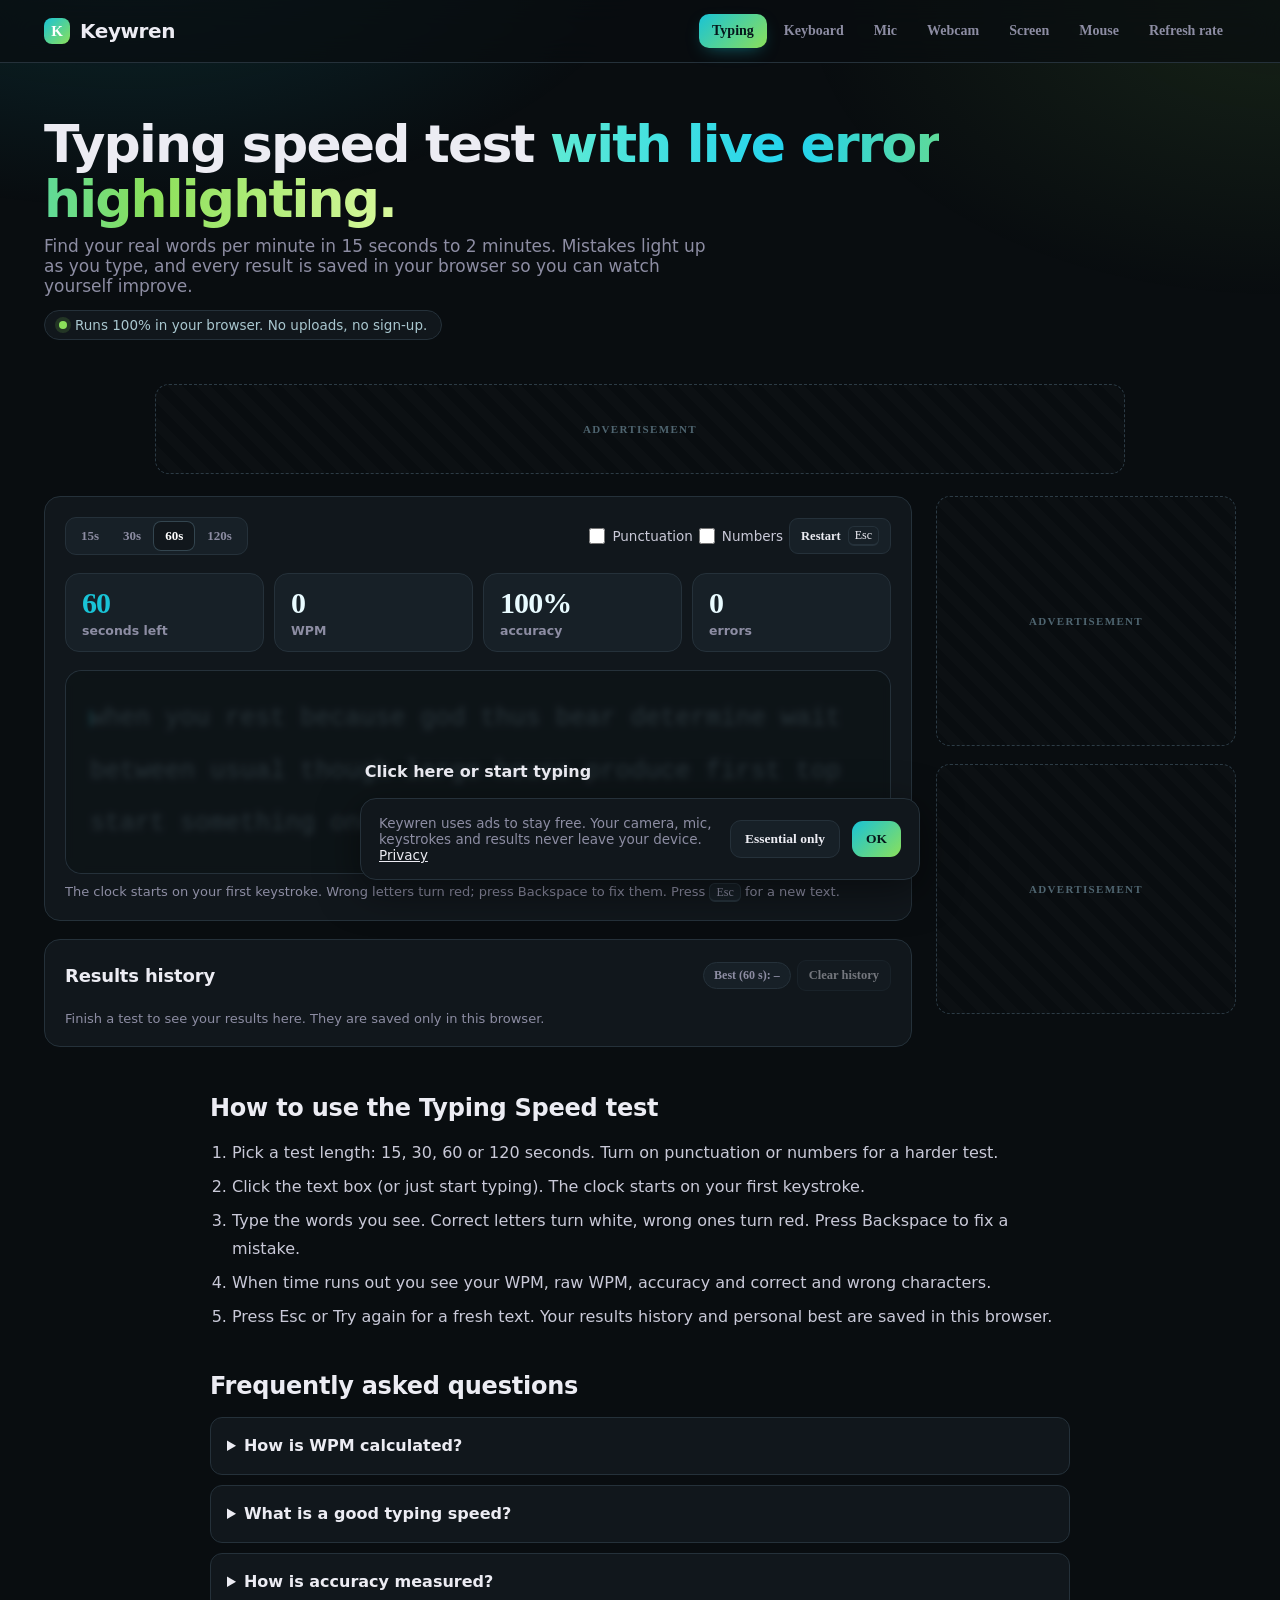
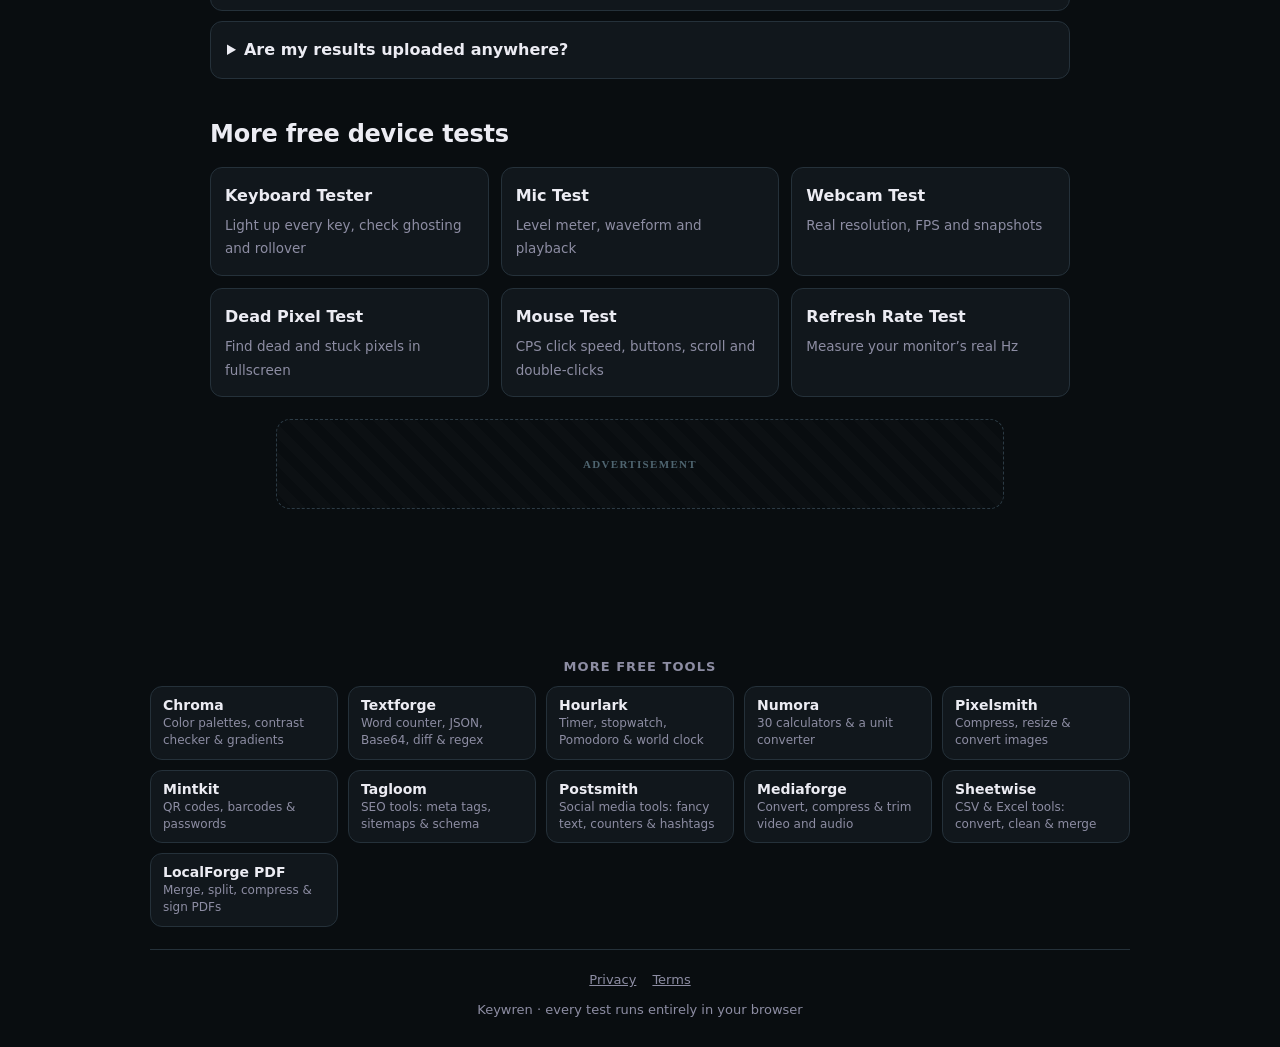
==== index.html @ 9f26860b "Keywren: typing, keyboard, mic, webcam, dead pixel, mouse and refresh rate tests" ====
<!DOCTYPE html>
<html lang="en">
<head>
<meta charset="UTF-8">
<meta http-equiv="Content-Security-Policy" content="default-src 'self'; script-src 'self'; style-src 'self' https://fonts.googleapis.com; font-src https://fonts.gstatic.com; img-src 'self' data: blob:; media-src 'self' blob: mediastream:; connect-src 'self'; object-src 'none'; base-uri 'self'; form-action 'none'; upgrade-insecure-requests">
<meta name="referrer" content="strict-origin-when-cross-origin">
<meta name="viewport" content="width=device-width, initial-scale=1.0">
<title>Typing Speed Test: Check Your WPM &amp; Accuracy Free | Keywren</title>
<meta name="description" content="Free typing speed test with 15, 30, 60 and 120 second modes. Live error highlighting, WPM, raw speed and accuracy, plus a results history saved on your device.">
<meta name="theme-color" content="#090d10">
<link rel="canonical" href="https://cinch2108.github.io/keywren/">
<link rel="icon" href="data:image/svg+xml,%3Csvg xmlns='http://www.w3.org/2000/svg' viewBox='0 0 32 32'%3E%3Cdefs%3E%3ClinearGradient id='g' x1='0' y1='0' x2='1' y2='1'%3E%3Cstop offset='0' stop-color='%2319c3d6'/%3E%3Cstop offset='1' stop-color='%238be05a'/%3E%3C/linearGradient%3E%3C/defs%3E%3Crect width='32' height='32' rx='9' fill='url(%23g)'/%3E%3Crect x='7' y='10' width='18' height='12' rx='2.5' fill='none' stroke='%2305161b' stroke-width='2.2'/%3E%3Cpath d='M11 14h2M15 14h2M19 14h2M12 18h8' stroke='%2305161b' stroke-width='2' stroke-linecap='round'/%3E%3C/svg%3E">
<meta property="og:type" content="website">
<meta property="og:site_name" content="Keywren">
<meta property="og:title" content="Typing Speed Test: Check Your WPM &amp; Accuracy Free | Keywren">
<meta property="og:description" content="Free typing speed test with 15, 30, 60 and 120 second modes. Live error highlighting, WPM, raw speed and accuracy, plus a results history saved on your device.">
<meta property="og:url" content="https://cinch2108.github.io/keywren/">
<meta name="twitter:card" content="summary_large_image">
<meta name="twitter:title" content="Typing Speed Test: Check Your WPM &amp; Accuracy Free | Keywren">
<meta name="twitter:description" content="Free typing speed test with 15, 30, 60 and 120 second modes. Live error highlighting, WPM, raw speed and accuracy, plus a results history saved on your device.">
<script type="application/ld+json">{"@context":"https://schema.org","@type":"WebApplication","name":"Keywren","url":"https://cinch2108.github.io/keywren/","applicationCategory":"UtilitiesApplication","operatingSystem":"Any","browserRequirements":"Requires JavaScript","offers":{"@type":"Offer","price":"0","priceCurrency":"USD"},"description":"Free typing speed test, keyboard tester, microphone test, webcam test, dead pixel and screen test, mouse and CPS test, and monitor refresh rate test. Everything runs locally in the browser."}</script>
<link rel="preconnect" href="https://fonts.googleapis.com">
<link rel="preconnect" href="https://fonts.gstatic.com" crossorigin>
<link href="https://fonts.googleapis.com/css2?family=Inter:wght@400;500;600;700;800&family=JetBrains+Mono:wght@400;500;600;700&display=swap" rel="stylesheet">
<link rel="stylesheet" href="styles.css">
<script type="application/ld+json">{"@context": "https://schema.org", "@type": "FAQPage", "mainEntity": [{"@type": "Question", "name": "How is WPM calculated?", "acceptedAnswer": {"@type": "Answer", "text": "Keywren counts every correctly typed character, including spaces, divides by 5 (the standard length of a “word”) and then by the minutes taken. Raw WPM counts every character you typed, right or wrong, so the gap between the two shows how much mistakes cost you."}}, {"@type": "Question", "name": "What is a good typing speed?", "acceptedAnswer": {"@type": "Answer", "text": "Most people type 35–45 WPM. 60 WPM is fast and comfortable for office work, 80 WPM and above is very fast, and competitive typists reach 120 WPM or more. Accuracy above 95% matters more than raw speed."}}, {"@type": "Question", "name": "How is accuracy measured?", "acceptedAnswer": {"@type": "Answer", "text": "Accuracy is the share of your keystrokes that were correct when you made them. Fixing a mistake with Backspace still counts the original error, so accuracy shows how cleanly you type, not just the final text."}}, {"@type": "Question", "name": "Are my results uploaded anywhere?", "acceptedAnswer": {"@type": "Answer", "text": "No. The test runs entirely in your browser and your last 50 results are kept only in this browser’s local storage. Clear history removes them."}}]}</script>
<script type="application/ld+json">{"@context": "https://schema.org", "@type": "BreadcrumbList", "itemListElement": [{"@type": "ListItem", "position": 1, "name": "Keywren", "item": "https://cinch2108.github.io/keywren/"}]}</script>
</head>
<body data-page="typing" data-home="1">
<a class="skip" href="#main">Skip to tool</a>
<header><div class="nav">
  <a class="logo" href="./" aria-label="Keywren home"><i></i>Keywren</a>
  <nav class="tabs" id="tabs" aria-label="Tools"><a class="tab active" href="./" aria-current="page">Typing</a><a class="tab" href="keyboard-tester/">Keyboard</a><a class="tab" href="mic-test/">Mic</a><a class="tab" href="webcam-test/">Webcam</a><a class="tab" href="dead-pixel-test/">Screen</a><a class="tab" href="mouse-test/">Mouse</a><a class="tab" href="refresh-rate-test/">Refresh rate</a></nav>
</div></header>

<main id="main">
<section class="hero">
  <h1>Typing speed test <span>with live error highlighting.</span></h1>
  <p>Find your real words per minute in 15 seconds to 2 minutes. Mistakes light up as you type, and every result is saved in your browser so you can watch yourself improve.</p>
  <p class="privacy-note"><span class="dot"></span>Runs 100% in your browser. No uploads, no sign-up.</p>
</section>
<!-- AD SLOT: top leaderboard 970x90 (responsive). Paste ad unit inside. -->
<div class="ad ad-leader" id="ad-top" data-ad-slot="top" aria-label="Advertisement"></div>
<div class="layout"><div class="content">

<section class="view active" id="v-typing" aria-label="Typing speed test">
  <div class="card">
    <div class="row between">
      <div class="seg" id="ty-dur" role="group" aria-label="Test length"><button type="button" data-s="15">15s</button><button type="button" data-s="30">30s</button><button type="button" data-s="60" class="on">60s</button><button type="button" data-s="120">120s</button></div>
      <div class="row tight"><label class="check"><input type="checkbox" id="ty-punct"> Punctuation</label><label class="check"><input type="checkbox" id="ty-num"> Numbers</label><button type="button" class="btn sm" id="ty-restart">Restart <kbd>Esc</kbd></button></div>
    </div>
    <div class="live4 mt">
      <div class="lv"><b id="ty-time">60</b><span>seconds left</span></div>
      <div class="lv"><b id="ty-wpm">0</b><span>WPM</span></div>
      <div class="lv"><b id="ty-acc">100%</b><span>accuracy</span></div>
      <div class="lv"><b id="ty-err">0</b><span>errors</span></div>
    </div>
    <div class="ty-box mt" id="ty-box">
      <div class="ty-viewport"><div class="ty-words mono" id="ty-words" aria-hidden="true"></div></div>
      <input id="ty-in" class="ty-input" type="text" autocomplete="off" autocapitalize="off" spellcheck="false" aria-label="Type the words shown here" aria-describedby="ty-help">
      <div class="ty-focus" id="ty-focus">Click here or start typing</div>
    </div>
    <p class="hint mt2" id="ty-help">The clock starts on your first keystroke. Wrong letters turn red; press Backspace to fix them. Press <kbd>Esc</kbd> for a new text.</p>
  </div>
  <div class="card mt result" id="ty-result" hidden>
    <div class="row between"><h2 class="m0">Your result</h2><span class="pill ok" id="ty-best-flag" hidden>New personal best</span></div>
    <div class="stats5 mt">
      <div class="stat hero-stat"><b id="tr-wpm">0</b><span>WPM</span></div>
      <div class="stat"><b id="tr-acc">0%</b><span>Accuracy</span></div>
      <div class="stat"><b id="tr-raw">0</b><span>Raw WPM</span></div>
      <div class="stat"><b id="tr-chars">0 / 0</b><span>Correct / wrong chars</span></div>
      <div class="stat"><b id="tr-rank">–</b><span>Level</span></div>
    </div>
    <div class="row mt"><button type="button" class="btn primary" id="ty-again">Try again</button><span class="hint">or press <kbd>Esc</kbd></span></div>
  </div>
  <div class="card mt">
    <div class="row between"><h2 class="m0">Results history</h2><div class="row tight"><span class="pill" id="ty-best">Best: –</span><button type="button" class="btn sm" id="ty-clear">Clear history</button></div></div>
    <div class="tablewrap mt2"><table class="tbl" id="ty-hist"><thead><tr><th>When</th><th>Length</th><th>WPM</th><th>Raw</th><th>Accuracy</th></tr></thead><tbody></tbody></table></div>
    <p class="hint mt2" id="ty-hist-empty">Finish a test to see your results here. They are saved only in this browser.</p>
  </div>
</section>







</div>
<aside class="rail"><!-- AD SLOTS: sticky sidebar 300x250 x2 -->
<div class="ad ad-rect" id="ad-side-1" data-ad-slot="side-1" aria-label="Advertisement"></div><div class="ad ad-rect" id="ad-side-2" data-ad-slot="side-2" aria-label="Advertisement"></div></aside>
</div>
<article class="seo">
<h2>How to use the Typing Speed test</h2>
<ol><li>Pick a test length: 15, 30, 60 or 120 seconds. Turn on punctuation or numbers for a harder test.</li><li>Click the text box (or just start typing). The clock starts on your first keystroke.</li><li>Type the words you see. Correct letters turn white, wrong ones turn red. Press Backspace to fix a mistake.</li><li>When time runs out you see your WPM, raw WPM, accuracy and correct and wrong characters.</li><li>Press Esc or Try again for a fresh text. Your results history and personal best are saved in this browser.</li></ol>
<h2>Frequently asked questions</h2>
<details><summary>How is WPM calculated?</summary><p>Keywren counts every correctly typed character, including spaces, divides by 5 (the standard length of a “word”) and then by the minutes taken. Raw WPM counts every character you typed, right or wrong, so the gap between the two shows how much mistakes cost you.</p></details><details><summary>What is a good typing speed?</summary><p>Most people type 35–45 WPM. 60 WPM is fast and comfortable for office work, 80 WPM and above is very fast, and competitive typists reach 120 WPM or more. Accuracy above 95% matters more than raw speed.</p></details><details><summary>How is accuracy measured?</summary><p>Accuracy is the share of your keystrokes that were correct when you made them. Fixing a mistake with Backspace still counts the original error, so accuracy shows how cleanly you type, not just the final text.</p></details><details><summary>Are my results uploaded anywhere?</summary><p>No. The test runs entirely in your browser and your last 50 results are kept only in this browser’s local storage. Clear history removes them.</p></details>
<h2>More free device tests</h2>
<div class="toollinks"><a href="keyboard-tester/">Keyboard Tester<span>Light up every key, check ghosting and rollover</span></a><a href="mic-test/">Mic Test<span>Level meter, waveform and playback</span></a><a href="webcam-test/">Webcam Test<span>Real resolution, FPS and snapshots</span></a><a href="dead-pixel-test/">Dead Pixel Test<span>Find dead and stuck pixels in fullscreen</span></a><a href="mouse-test/">Mouse Test<span>CPS click speed, buttons, scroll and double-clicks</span></a><a href="refresh-rate-test/">Refresh Rate Test<span>Measure your monitor’s real Hz</span></a></div>
</article>
<!-- AD SLOT: footer 728x90 -->
<div class="ad ad-foot" id="ad-foot" data-ad-slot="foot" aria-label="Advertisement"></div>
</main>
<div class="toast" id="toast" role="status" aria-live="polite"></div>
<div class="consent" id="consent" role="dialog" aria-label="Cookie notice"><span>Keywren uses ads to stay free. Your camera, mic, keystrokes and results never leave your device. <a href="privacy.html">Privacy</a></span><button type="button" class="btn" id="c-no">Essential only</button><button type="button" class="btn primary" id="c-yes">OK</button></div>
<footer><!--team--><nav class="more-tools" aria-label="More free tools"><h2>More free tools</h2><ul><li><a href="https://cinch2108.github.io/chroma/" rel="noopener">Chroma</a><span>Color palettes, contrast checker &amp; gradients</span></li><li><a href="https://cinch2108.github.io/textforge/" rel="noopener">Textforge</a><span>Word counter, JSON, Base64, diff &amp; regex</span></li><li><a href="https://cinch2108.github.io/hourlark/" rel="noopener">Hourlark</a><span>Timer, stopwatch, Pomodoro &amp; world clock</span></li><li><a href="https://cinch2108.github.io/numora/" rel="noopener">Numora</a><span>30 calculators &amp; a unit converter</span></li><li><a href="https://cinch2108.github.io/pixelsmith/" rel="noopener">Pixelsmith</a><span>Compress, resize &amp; convert images</span></li><li><a href="https://cinch2108.github.io/mintkit/" rel="noopener">Mintkit</a><span>QR codes, barcodes &amp; passwords</span></li><li><a href="https://cinch2108.github.io/tagloom/" rel="noopener">Tagloom</a><span>SEO tools: meta tags, sitemaps &amp; schema</span></li><li><a href="https://cinch2108.github.io/postsmith/" rel="noopener">Postsmith</a><span>Social media tools: fancy text, counters &amp; hashtags</span></li><li><a href="https://cinch2108.github.io/mediaforge/" rel="noopener">Mediaforge</a><span>Convert, compress &amp; trim video and audio</span></li><li><a href="https://cinch2108.github.io/datakit/" rel="noopener">Sheetwise</a><span>CSV &amp; Excel tools: convert, clean &amp; merge</span></li><li><a href="https://cinch2108.github.io/" rel="noopener">LocalForge PDF</a><span>Merge, split, compress &amp; sign PDFs</span></li></ul></nav><!--/team--><div class="footlinks"><a href="privacy.html">Privacy</a><a href="terms.html">Terms</a></div><br>Keywren · every test runs entirely in your browser</footer>

<script src="app.js" defer></script>
</body>
</html>
---- styles.css ----
[hidden]{display:none!important}
:root{
  --bg:#090d10;--panel:#11171c;--panel2:#172027;--line:#25313a;--text:#ececf3;--muted:#8d8da3;
  --accent:#19c3d6;--accent2:#8be05a;--radius:16px;--add:#5cffa0;--del:#ff6b7f;
}
*{box-sizing:border-box;margin:0;padding:0}
html{scroll-behavior:smooth}
body{font-family:Inter,system-ui,sans-serif;background:var(--bg);color:var(--text);min-height:100vh;-webkit-font-smoothing:antialiased}
body::before{content:"";position:fixed;inset:0;pointer-events:none;z-index:-1;
  background:radial-gradient(900px 500px at 10% -10%,rgba(25,195,214,.16),transparent 60%),radial-gradient(800px 500px at 100% 0%,rgba(139,224,90,.10),transparent 60%)}
.mono,.code,.code-ta{font-family:"JetBrains Mono",ui-monospace,monospace}
.skip{position:absolute;left:-999px;top:8px;z-index:200;background:#fff;color:#111;padding:8px 12px;border-radius:8px}
.skip:focus{left:8px}
:focus-visible{outline:2px solid var(--accent);outline-offset:2px}
header{position:sticky;top:0;z-index:50;backdrop-filter:blur(14px);background:rgba(9,13,16,.72);border-bottom:1px solid var(--line)}
.nav{max-width:1240px;margin:auto;display:flex;align-items:center;gap:22px;padding:14px 24px}
.logo{display:flex;align-items:center;gap:10px;font-weight:800;font-size:20px;letter-spacing:-.02em;flex-shrink:0}
.logo i{width:26px;height:26px;border-radius:8px;background:linear-gradient(135deg,var(--accent),var(--accent2));display:grid;place-items:center;font-style:normal}
.logo i::after{content:"K";color:#fff;font:800 15px Inter}
.tabs{display:flex;gap:4px;flex-wrap:wrap;margin-left:auto}
.tab{background:none;border:0;color:var(--muted);font:600 14px Inter;padding:9px 13px;border-radius:10px;cursor:pointer;transition:.15s;text-decoration:none;white-space:nowrap}
.tab:hover{color:var(--text);background:var(--panel2)}
.tab.active{color:#05161b;background:linear-gradient(135deg,var(--accent),var(--accent2))}
main{max-width:1240px;margin:auto;padding:28px 24px 80px}
.hero{padding:26px 0 22px}
.hero h1{font-size:clamp(30px,4.4vw,52px);font-weight:800;letter-spacing:-.035em;line-height:1.05}
.hero h1 span{background:linear-gradient(90deg,#5eead4,#22d3ee,#8be05a,#d9f99d);-webkit-background-clip:text;background-clip:text;color:transparent}
.hero p{color:var(--muted);margin-top:10px;font-size:17px;max-width:680px}
.resume{margin-top:14px}
.resume a{display:inline-flex;gap:8px;align-items:center;background:var(--panel);border:1px solid var(--line);border-radius:999px;padding:7px 14px;color:var(--text);text-decoration:none;font-size:13.5px;font-weight:600}
.resume a:hover{border-color:var(--accent)}
.view{display:none;animation:fade .3s ease}
.view.active{display:block}
@keyframes fade{from{opacity:0;transform:translateY(6px)}to{opacity:1;transform:none}}
.card{background:var(--panel);border:1px solid var(--line);border-radius:var(--radius);padding:20px;min-width:0}
.card.pad0{padding:0;overflow:hidden;display:flex;flex-direction:column}
.cardhead{display:flex;justify-content:space-between;align-items:center;gap:10px;padding:10px 12px 10px 16px;border-bottom:1px solid var(--line);min-height:52px}
.row{display:flex;gap:12px;align-items:center;flex-wrap:wrap}
.row.tight{gap:6px}.row.between{justify-content:space-between}.push{margin-left:auto}
.toolbar{gap:10px}
.grid2{display:grid;grid-template-columns:minmax(0,1fr) minmax(0,1fr);gap:18px}
.split{display:grid;grid-template-columns:minmax(0,1.6fr) minmax(0,1fr);gap:18px}
@media(max-width:860px){.grid2,.split{grid-template-columns:1fr}.tabs{margin-left:0;flex-wrap:nowrap;overflow-x:auto;width:100%;scrollbar-width:none}.nav{flex-wrap:wrap;gap:10px}}
.btn{background:var(--panel2);border:1px solid var(--line);color:var(--text);font:600 13.5px Inter;padding:10px 14px;border-radius:11px;cursor:pointer;transition:.15s;display:inline-flex;align-items:center;gap:7px;white-space:nowrap}
.btn:hover{border-color:#3b4f5a;background:#1d2a32}
.btn:active{transform:translateY(1px)}
.btn.sm{padding:7px 11px;font-size:12.5px;border-radius:9px}
.btn.primary{background:linear-gradient(135deg,var(--accent),var(--accent2));border:0;color:#05161b}
.btn.primary:hover{filter:brightness(1.1)}
.btn.flash{border-color:var(--accent);background:rgba(25,195,214,.16)}
.dk{background:rgba(255,255,255,.18);border:0;color:#fff;font-size:10.5px}
select,input[type=text],input[type=number]{background:var(--panel2);border:1px solid var(--line);color:var(--text);font:500 14px Inter;padding:10px 12px;border-radius:11px;outline:none}
select:focus,input:focus,textarea:focus{border-color:var(--accent)}
label.lbl,.lbl{font-size:12px;color:var(--muted);font-weight:600;text-transform:uppercase;letter-spacing:.06em;display:block;margin-bottom:6px}
.check{display:inline-flex;align-items:center;gap:7px;font-size:13.5px;color:#c9c9d8;cursor:pointer;user-select:none}
.check input{accent-color:var(--accent);width:16px;height:16px}
.col-checks{display:flex;flex-direction:column;gap:6px}
h2{font-size:18px;font-weight:700;margin-bottom:14px;letter-spacing:-.01em}
.hint{color:var(--muted);font-size:13px}.hint.pad{padding:20px}
kbd{background:var(--panel2);border:1px solid var(--line);border-bottom-width:2px;border-radius:6px;padding:1px 6px;font:500 12px "JetBrains Mono"}
.ta{width:100%;min-height:220px;resize:vertical;background:var(--panel2);border:1px solid var(--line);border-radius:12px;color:var(--text);font:400 15px/1.65 Inter;padding:14px 16px;outline:none;display:block}
.ta.tall{min-height:420px}
.ta.flat{border:0;border-radius:0;background:transparent;flex:1;min-height:340px}
.ta.flat.tall{min-height:480px}
.code-ta{font-size:13.5px;line-height:1.6;tab-size:4}
.ta[readonly]{color:#d8d8e6}
.pill{display:inline-flex;align-items:center;gap:6px;font:600 12px Inter;padding:5px 10px;border-radius:999px;background:var(--panel2);border:1px solid var(--line);color:var(--muted);text-transform:none;letter-spacing:0}
.pill.ok{color:var(--add);border-color:rgba(92,255,160,.3);background:rgba(92,255,160,.07)}
.pill.bad{color:var(--del);border-color:rgba(255,107,127,.35);background:rgba(255,107,127,.08)}
.pill.warn{color:#ffc35c;border-color:rgba(255,195,92,.35);background:rgba(255,195,92,.07)}
.pill.sm{padding:2px 8px;font-size:11px;margin-left:6px}
.seg{display:inline-flex;background:var(--panel2);border:1px solid var(--line);border-radius:11px;padding:3px}
.seg button{background:none;border:0;color:var(--muted);font:600 13px Inter;padding:7px 12px;border-radius:8px;cursor:pointer}
.seg button.on{background:var(--panel);color:#fff;box-shadow:inset 0 0 0 1px #33454f}
.chipbar{display:flex;flex-wrap:wrap;gap:8px}
.chipbar .btn{font-size:13px;padding:8px 12px}
.chipbar .btn.done{border-color:var(--accent)}

.stats{display:grid;grid-template-columns:1fr 1fr;gap:10px;align-content:start}
.stat{background:var(--panel);border:1px solid var(--line);border-radius:14px;padding:14px 16px}
.stat b{display:block;font-size:24px;font-weight:800;letter-spacing:-.03em;font-variant-numeric:tabular-nums}
.stat span{font-size:12.5px;color:var(--muted);font-weight:600}
.stat.hero-stat b{font-size:38px;background:linear-gradient(135deg,#67e8f9,#bef264);-webkit-background-clip:text;background-clip:text;color:transparent}
.stat.wide{grid-column:1/-1}
.toast{position:fixed;bottom:26px;left:50%;transform:translateX(-50%) translateY(30px);background:#fff;color:#111;font-weight:700;padding:11px 18px;border-radius:12px;opacity:0;transition:.25s;z-index:130;font-size:14px;pointer-events:none}
.toast.show{opacity:1;transform:translateX(-50%)}
footer{text-align:center;color:var(--muted);font-size:13px;padding:30px}
.mt{margin-top:18px}.mt2{margin-top:10px}

/* ad slots: fixed sizes so ads never shift the layout */
.ad:empty::before{content:"Advertisement"}
.ad{display:flex;align-items:center;justify-content:center;border:1px dashed #2c3b45;border-radius:14px;color:#4f6570;font:600 11px Inter;letter-spacing:.12em;text-transform:uppercase;background:repeating-linear-gradient(45deg,transparent 0 10px,rgba(255,255,255,.015) 10px 20px);margin:22px auto;overflow:hidden}
.ad-leader{width:100%;max-width:970px;height:90px}
.ad-rect{width:300px;height:250px;margin:0 auto}
.ad-foot{width:100%;max-width:728px;height:90px}
.layout{display:grid;grid-template-columns:minmax(0,1fr) 300px;gap:24px}
.content{min-width:0}
.rail{position:sticky;top:84px;align-self:start;display:flex;flex-direction:column;gap:18px}
.rail .ad{margin:0}
@media(max-width:1100px){.layout{grid-template-columns:1fr}.rail{position:static;flex-direction:row;flex-wrap:wrap;justify-content:center}}
@media(max-width:760px){.ad-leader,.ad-foot{max-width:320px;height:100px}main{padding:18px 14px 60px}.nav{padding:12px 14px}.stats{grid-template-columns:1fr 1fr}}
.footlinks a{color:var(--muted);margin:0 8px}
.consent{position:fixed;left:20px;right:20px;bottom:20px;max-width:560px;margin:auto;background:var(--panel);border:1px solid var(--line);border-radius:16px;padding:16px 18px;display:none;gap:12px;align-items:center;z-index:120;box-shadow:0 10px 40px rgba(0,0,0,.5);font-size:13.5px;color:var(--muted)}
.consent.show{display:flex}.consent a{color:var(--text)}
@media(max-width:560px){.consent.show{flex-wrap:wrap}}

/* SEO content */
.seo{max-width:860px;margin:40px auto 0;line-height:1.75;color:#c9c9d8}
.seo h2{font-size:24px;color:var(--text);margin:34px 0 10px}.seo h3{font-size:17px;color:var(--text);margin:20px 0 6px}
.seo ol,.seo ul{padding-left:22px}.seo li{margin:6px 0}
.seo code{font:13px "JetBrains Mono";background:var(--panel2);padding:1px 5px;border-radius:5px}
.seo details{background:var(--panel);border:1px solid var(--line);border-radius:12px;padding:14px 16px;margin:10px 0}
.seo summary{cursor:pointer;font-weight:700;color:var(--text)}
.seo details p{margin-top:8px}
.toollinks{display:grid;grid-template-columns:repeat(auto-fit,minmax(220px,1fr));gap:12px;margin-top:12px}
.toollinks a{display:block;background:var(--panel);border:1px solid var(--line);border-radius:12px;padding:14px;color:var(--text);text-decoration:none;font-weight:700}
.toollinks a span{display:block;font-weight:400;color:var(--muted);font-size:13.5px;margin-top:4px}
.toollinks a:hover{border-color:var(--accent)}
.legal{max-width:760px;line-height:1.7}.legal h2{margin-top:26px}.legal p{color:#c9c9d8;margin-top:8px}.legal a{color:var(--text)}
.m0{margin:0}a.logo{color:inherit;text-decoration:none}.legal h1{font-size:40px;letter-spacing:-.03em;margin:16px 0}.legal a.back,.legal p.upd{color:var(--muted)}
.more-tools{max-width:980px;margin:0 auto 22px;padding:18px 0 22px;border-bottom:1px solid var(--line)}.more-tools h2{font-size:13px;font-weight:700;letter-spacing:.08em;text-transform:uppercase;color:var(--muted);margin:0 0 12px}.more-tools ul{list-style:none;margin:0;padding:0;display:grid;grid-template-columns:repeat(auto-fit,minmax(170px,1fr));gap:10px;text-align:left}.more-tools li{background:var(--panel);border:1px solid var(--line);border-radius:12px;padding:10px 12px;transition:border-color .15s}.more-tools li:hover,.more-tools li:focus-within{border-color:var(--accent)}.more-tools a{display:block;color:var(--text);font-weight:700;text-decoration:none;font-size:14px}.more-tools a:hover{text-decoration:underline}.more-tools span{display:block;color:var(--muted);font-size:12px;margin-top:2px;line-height:1.4}

/* ---------- Keywren tools ---------- */
.grow{flex:1;min-width:180px}
.privacy-note{display:inline-flex;align-items:center;gap:8px;font-size:13.5px!important;color:#a9c7cf!important;margin-top:14px!important;background:var(--panel);border:1px solid var(--line);border-radius:999px;padding:6px 14px}
.privacy-note .dot{width:8px;height:8px;border-radius:50%;background:var(--accent2);box-shadow:0 0 0 4px rgba(139,224,90,.15)}
.tab.active{box-shadow:0 6px 18px -8px rgba(25,195,214,.6)}
.btn[disabled]{opacity:.45;cursor:not-allowed}
.seg button:focus-visible{outline:2px solid var(--accent)}
.msg{border-radius:12px;padding:11px 14px;font-size:14px;background:var(--panel2);border:1px solid var(--line);color:#cfe1e6}
.msg.ok{border-color:rgba(139,224,90,.35);background:rgba(139,224,90,.07);color:#c9f3b0}
.msg.warn{border-color:rgba(255,195,92,.35);background:rgba(255,195,92,.07);color:#ffd994}
.msg.bad{border-color:rgba(255,107,127,.4);background:rgba(255,107,127,.08);color:#ffb3be}
.stats2{display:grid;grid-template-columns:1fr 1fr;gap:10px}
.stats4{display:grid;grid-template-columns:repeat(4,minmax(0,1fr));gap:10px}
.stats5{display:grid;grid-template-columns:repeat(5,minmax(0,1fr));gap:10px}
.stat{background:var(--panel2)}
.stat b{font-size:22px}
@media(max-width:760px){.stats4,.stats5{grid-template-columns:1fr 1fr}}
.kv{display:grid;grid-template-columns:max-content 1fr;gap:7px 16px;font-size:13.5px}
.kv dt{color:var(--muted)}.kv dd{color:var(--text);word-break:break-word}
.tablewrap{overflow-x:auto}
.tbl{width:100%;border-collapse:collapse;font-size:14px}
.tbl th{text-align:left;color:var(--muted);font-weight:600;font-size:12px;text-transform:uppercase;letter-spacing:.06em;padding:8px 10px;border-bottom:1px solid var(--line)}
.tbl td{padding:9px 10px;border-bottom:1px solid rgba(255,255,255,.04);font-variant-numeric:tabular-nums}
.tbl tr:last-child td{border-bottom:0}

/* typing */
.live4{display:grid;grid-template-columns:repeat(4,minmax(0,1fr));gap:10px}
.lv{background:var(--panel2);border:1px solid var(--line);border-radius:14px;padding:12px 16px}
.lv b{display:block;font:800 30px Inter;letter-spacing:-.03em;font-variant-numeric:tabular-nums;color:#e9fbff}
.lv span{font-size:12.5px;color:var(--muted);font-weight:600}
.lv:first-child b{color:var(--accent)}
@media(max-width:560px){.live4{grid-template-columns:1fr 1fr}}
.ty-box{position:relative;background:var(--panel2);border:1px solid var(--line);border-radius:16px;padding:22px 24px;cursor:text;transition:border-color .15s}
.ty-box.focused{border-color:var(--accent);box-shadow:0 0 0 4px rgba(25,195,214,.12)}
.ty-viewport{height:calc(3 * 2.1em);overflow:hidden;font-size:clamp(18px,2.2vw,25px)}
.ty-words{line-height:2.1em;color:#5d7480;transition:transform .15s ease;user-select:none;word-break:normal}
.ty-words .w{display:inline-block;white-space:pre}
.ty-words .c{position:relative;border-radius:3px}
.ty-words .c.ok{color:#e9fbff}
.ty-words .c.bad{color:#ff6b7f;background:rgba(255,107,127,.14);text-decoration:underline;text-decoration-color:rgba(255,107,127,.7)}
.ty-words .c.sp.bad{background:rgba(255,107,127,.35)}
.ty-words .c.cur::before{content:"";position:absolute;left:-1px;top:.25em;bottom:.25em;width:2px;background:var(--accent);border-radius:2px;animation:blink 1s steps(1) infinite}
.ty-box.running .c.cur::before{animation:none}
@keyframes blink{50%{opacity:0}}
.ty-input{position:absolute;inset:0;width:100%;height:100%;opacity:0;border:0;background:transparent;color:transparent;caret-color:transparent;cursor:text;font-size:16px}
.ty-focus{position:absolute;inset:0;display:grid;place-items:center;border-radius:16px;background:rgba(9,13,16,.62);backdrop-filter:blur(3px);color:var(--text);font-weight:700;pointer-events:none;transition:opacity .15s}
.ty-box.focused .ty-focus,.ty-box.finished .ty-focus{opacity:0}
.ty-box.finished .ty-words{opacity:.55}
.result{border-color:rgba(25,195,214,.45);background:linear-gradient(180deg,rgba(25,195,214,.08),transparent 60%),var(--panel)}
.result .hero-stat b{font-size:42px}

/* keyboard */
.kb-wrap{overflow-x:auto;padding-bottom:4px}
.kb{display:grid;grid-template-columns:repeat(92,minmax(0,1fr));grid-auto-rows:46px;gap:5px;min-width:860px}
.key{display:flex;align-items:center;justify-content:center;background:#0f161b;border:1px solid var(--line);border-bottom-width:3px;border-radius:8px;font:600 12.5px Inter;color:#9fb3bd;user-select:none;transition:background .08s,border-color .08s,color .08s,transform .05s;overflow:hidden;white-space:nowrap}
.key.r0{margin-bottom:10px;font-size:11.5px}
.key.done{background:rgba(139,224,90,.12);border-color:rgba(139,224,90,.5);color:#d6f7c4}
.key.down{background:linear-gradient(135deg,var(--accent),var(--accent2));border-color:transparent;color:#05161b;transform:translateY(1px)}
.legend{display:flex;gap:16px;flex-wrap:wrap;font-size:12.5px;color:var(--muted)}
.legend span{display:inline-flex;align-items:center;gap:6px}
.lg{width:14px;height:14px;border-radius:4px;border:1px solid var(--line);background:#0f161b;display:inline-block}
.lg.done{background:rgba(139,224,90,.2);border-color:rgba(139,224,90,.5)}
.lg.down{background:linear-gradient(135deg,var(--accent),var(--accent2));border:0}
.keychips{display:flex;flex-wrap:wrap;gap:6px;min-height:34px;align-items:center}
.keychips kbd{font-size:14px;padding:4px 10px;border-color:var(--accent);color:#e9fbff}
.log{list-style:none;max-height:230px;overflow:auto;font-size:12.5px;color:#b5c7cf;background:#0d1317;border:1px solid var(--line);border-radius:12px;padding:8px 12px}
.log li{padding:2px 0;white-space:pre}
.log:empty::before{content:"Press a key…";color:var(--muted)}

/* mic */
.meter{position:relative;height:26px;border-radius:999px;background:#0d1317;border:1px solid var(--line);overflow:visible}
.meter-fill{position:absolute;inset:0;border-radius:999px;background:linear-gradient(90deg,#19c3d6 0%,#8be05a 70%,#ffc35c 88%,#ff6b7f 100%);transform-origin:left center;transform:scaleX(0);transition:transform .05s linear}
.meter-peak{position:absolute;top:-4px;bottom:-4px;width:3px;margin-left:-1px;border-radius:2px;background:#fff;left:0%;opacity:.85}
.meter-ticks{position:absolute;left:0;right:0;top:32px;display:flex;justify-content:space-between;font:500 11px "JetBrains Mono";color:var(--muted)}
.big-read{font-size:26px;font-weight:700;margin-top:18px;color:#e9fbff}
.wave,.graph,.ufo{display:block;width:100%;height:auto;background:#0d1317;border:1px solid var(--line);border-radius:14px}
#mic-play audio{flex:1;min-width:240px;height:40px}

/* webcam */
.cam-stage{position:relative;aspect-ratio:16/9;background:#05090b;border:1px solid var(--line);border-radius:16px;overflow:hidden;display:grid;place-items:center}
.cam-stage video{width:100%;height:100%;object-fit:contain;display:none}
.cam-stage.on video{display:block}
video.mirror{transform:scaleX(-1)}
.cam-empty{display:flex;flex-direction:column;align-items:center;gap:6px;color:var(--muted);text-align:center;padding:20px}
.cam-empty b{color:var(--text);font-size:18px}
.cam-empty::before{content:"";width:64px;height:46px;border-radius:12px;border:3px solid #33454f;margin-bottom:8px}
.snaps{display:grid;grid-template-columns:repeat(auto-fill,minmax(170px,1fr));gap:12px}
.snap{background:var(--panel2);border:1px solid var(--line);border-radius:12px;padding:8px;display:flex;flex-direction:column;gap:8px}
.snap img{width:100%;border-radius:8px;display:block}

/* screen */
.swatches{display:grid;grid-template-columns:repeat(auto-fill,minmax(120px,1fr));gap:10px}
.sw{background:var(--panel2);border:1px solid var(--line);border-radius:12px;padding:8px;cursor:pointer;display:flex;flex-direction:column;gap:8px;color:var(--text);font:600 12.5px Inter;text-align:left;transition:border-color .15s}
.sw:hover,.sw:focus-visible{border-color:var(--accent)}
.sw i{display:block;height:54px;border-radius:8px;border:1px solid rgba(255,255,255,.08)}
.stage{position:fixed;inset:0;z-index:300;cursor:pointer;outline:none}
.stage.nocursor{cursor:none}
.stage-label{position:absolute;left:50%;bottom:28px;transform:translateX(-50%);background:rgba(0,0,0,.72);color:#fff;border-radius:14px;padding:12px 18px;display:flex;flex-direction:column;gap:3px;max-width:min(560px,90vw);text-align:center;font-size:14px;pointer-events:none;border:1px solid rgba(255,255,255,.15)}
.stage-label small{color:#bbb;font-size:12px}
.st-black{background:#000}.st-white{background:#fff}.st-red{background:#f00}.st-green{background:#0f0}.st-blue{background:#00f}
.st-cyan{background:#0ff}.st-magenta{background:#f0f}.st-yellow{background:#ff0}.st-gray{background:#808080}.st-dark{background:#1a1a1a}
.st-grad{background:linear-gradient(90deg,#000,#fff)}
.st-rgb{background:linear-gradient(90deg,#000,#f00) top/100% 25% no-repeat,linear-gradient(90deg,#000,#0f0) 0 33.333%/100% 25% no-repeat,linear-gradient(90deg,#000,#00f) 0 66.666%/100% 25% no-repeat,linear-gradient(90deg,#000,#fff) bottom/100% 25% no-repeat,#000}
.st-grid{background:repeating-conic-gradient(#000 0 25%,#fff 0 50%) 0 0/2px 2px;image-rendering:pixelated}
body.noscroll{overflow:hidden}

/* mouse */
.cps-area{display:flex;flex-direction:column;align-items:center;justify-content:center;gap:6px;min-height:220px;border-radius:18px;border:2px dashed #2c3b45;background:radial-gradient(400px 200px at 50% 50%,rgba(25,195,214,.10),transparent 70%),#0d1317;cursor:pointer;user-select:none;touch-action:manipulation;transition:border-color .15s,background .15s}
.cps-area:hover{border-color:var(--accent)}
.cps-area b{font:800 clamp(34px,5vw,56px) Inter;letter-spacing:-.03em;font-variant-numeric:tabular-nums}
.cps-area span{color:var(--muted);font-size:14px;text-align:center;padding:0 12px}
.cps-area.run{border-style:solid;border-color:var(--accent);background:radial-gradient(400px 200px at 50% 50%,rgba(25,195,214,.2),transparent 70%),#0d1317}
.cps-area.done{border-style:solid;border-color:var(--accent2)}
.cps-area.done b{background:linear-gradient(135deg,#67e8f9,#bef264);-webkit-background-clip:text;background-clip:text;color:transparent}
.mb-grid{display:grid;grid-template-columns:minmax(0,1fr) minmax(0,1fr);gap:18px}
@media(max-width:860px){.mb-grid{grid-template-columns:1fr}}
.mb-area{min-height:340px;border-radius:18px;border:1px solid var(--line);background:#0d1317;display:flex;flex-direction:column;align-items:center;justify-content:center;gap:16px;user-select:none;cursor:crosshair}
.mouse{position:relative;width:150px;height:230px;border-radius:75px 75px 70px 70px;border:2px solid #33454f;background:#111a20;display:grid;grid-template-columns:1fr 34px 1fr;grid-template-rows:96px 1fr}
.mz{display:flex;align-items:center;justify-content:center;color:#6c8590;font:700 13px Inter;transition:background .08s,color .08s}
.mz-0{border-right:2px solid #33454f;border-bottom:2px solid #33454f;border-top-left-radius:73px}
.mz-2{border-left:2px solid #33454f;border-bottom:2px solid #33454f;border-top-right-radius:73px}
.mz-1{border-bottom:2px solid #33454f}
.mz-3,.mz-4{position:absolute;left:-14px;width:12px;height:34px;border-radius:6px 0 0 6px;border:2px solid #33454f;border-right:0;background:#111a20;font-size:9px}
.mz-3{top:118px}.mz-4{top:78px}
.mz.on{background:linear-gradient(135deg,var(--accent),var(--accent2));color:#05161b}
.wheel{width:14px;height:34px;border-radius:7px;border:2px solid #4f6570;display:block;transition:transform .1s,border-color .1s}
.wheel.up{transform:translateY(-4px);border-color:var(--accent)}.wheel.down{transform:translateY(4px);border-color:var(--accent2)}

/* refresh */
.rr-top{display:grid;grid-template-columns:minmax(0,1fr) minmax(0,1.3fr);gap:18px;align-items:stretch}
@media(max-width:760px){.rr-top{grid-template-columns:1fr}}
.rr-hz{display:flex;flex-direction:column;justify-content:center;align-items:flex-start;background:radial-gradient(300px 160px at 20% 30%,rgba(25,195,214,.16),transparent 70%),var(--panel2);border:1px solid var(--line);border-radius:16px;padding:22px 24px}
.rr-hz b{font:800 clamp(56px,8vw,88px)/1 Inter;letter-spacing:-.04em;background:linear-gradient(135deg,#67e8f9,#bef264);-webkit-background-clip:text;background-clip:text;color:transparent;font-variant-numeric:tabular-nums}
.rr-hz span{font-weight:800;font-size:20px;color:var(--muted);margin-top:4px}
.rr-hz small{color:#a9c7cf;font-size:13.5px;margin-top:10px}
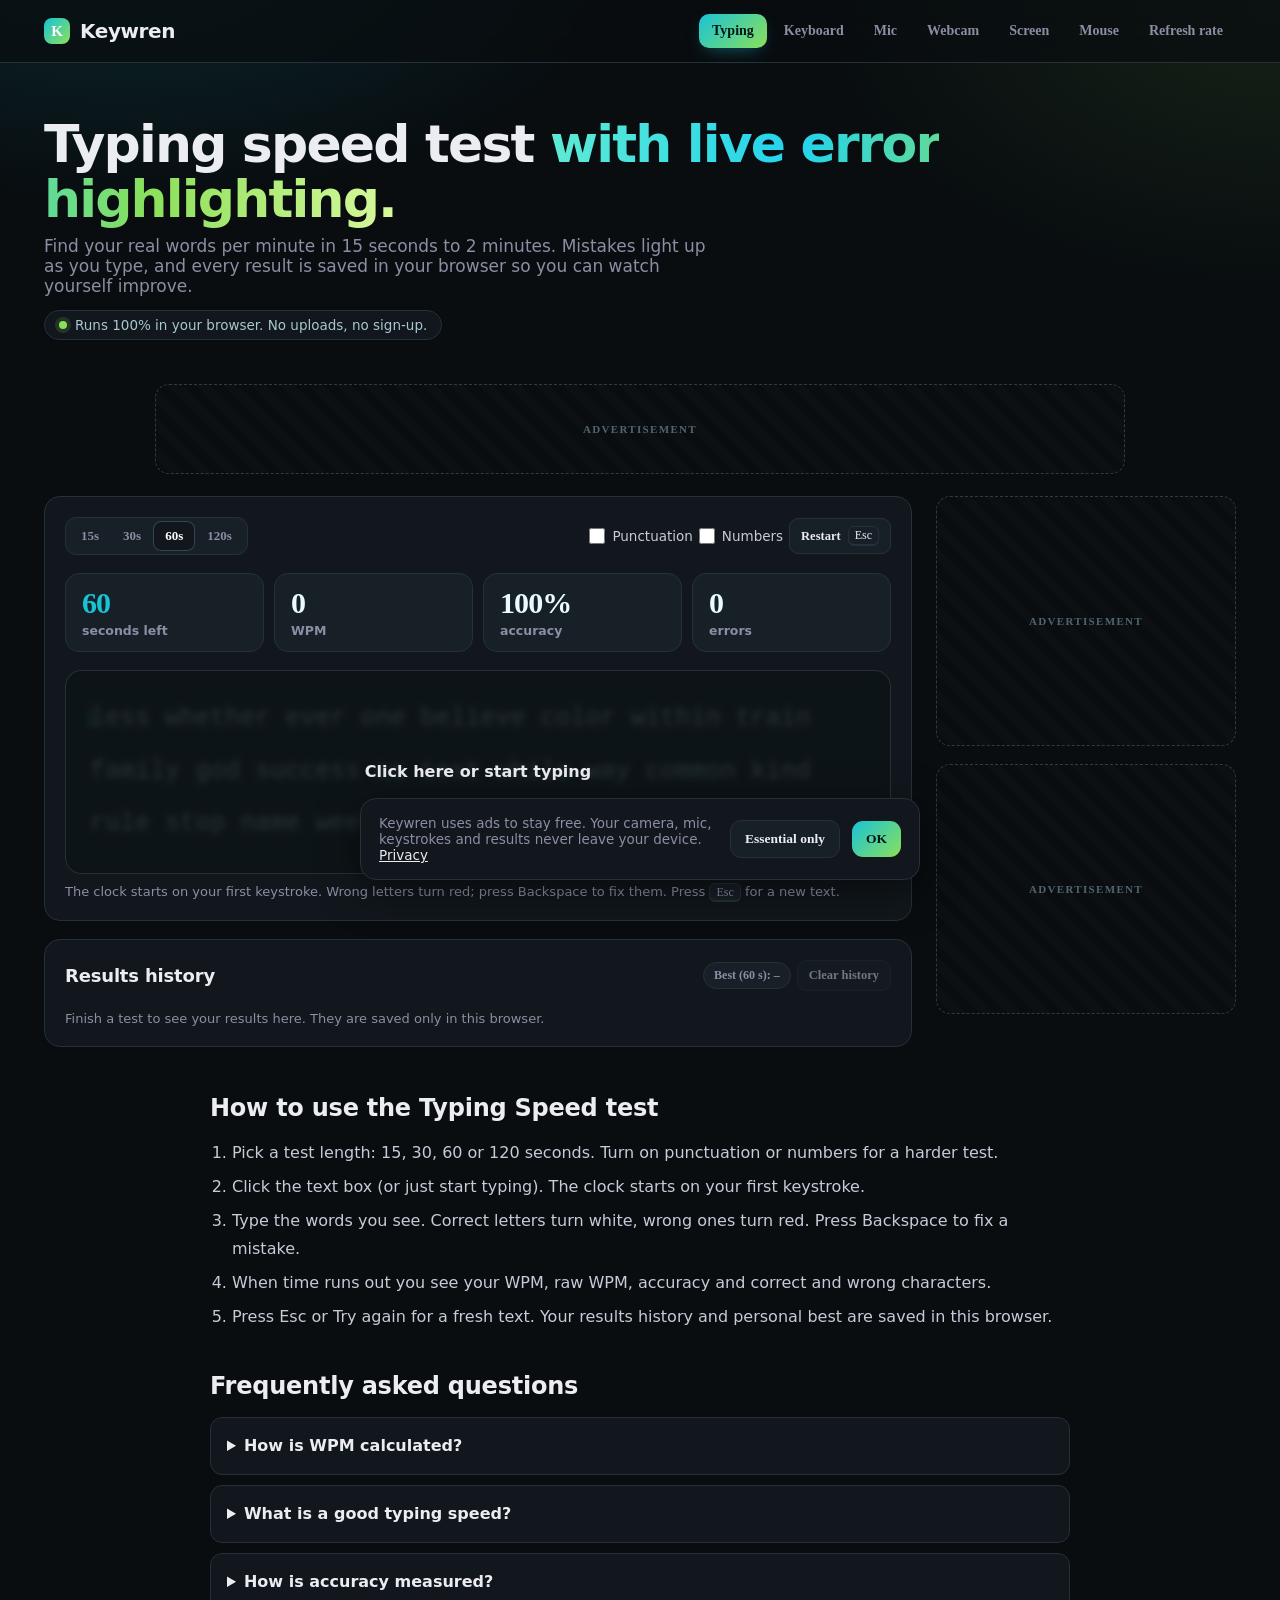
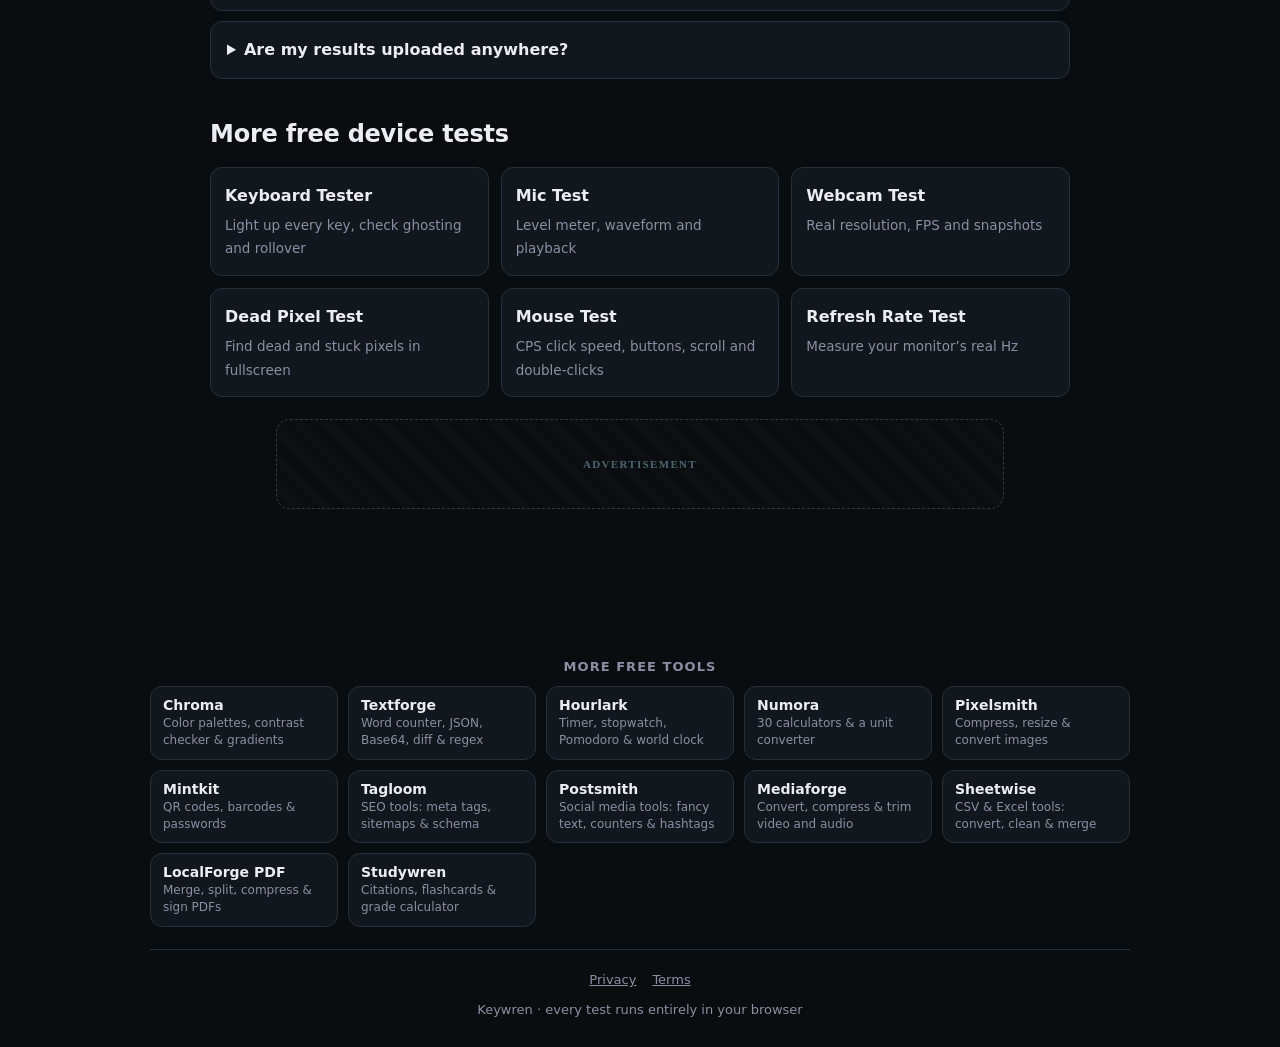
==== commit e395b0c0: "Footer: add Keywren and Studywren to More free tools" ====
--- a/index.html
+++ b/index.html
@@ -103,7 +103,7 @@
 </main>
 <div class="toast" id="toast" role="status" aria-live="polite"></div>
 <div class="consent" id="consent" role="dialog" aria-label="Cookie notice"><span>Keywren uses ads to stay free. Your camera, mic, keystrokes and results never leave your device. <a href="privacy.html">Privacy</a></span><button type="button" class="btn" id="c-no">Essential only</button><button type="button" class="btn primary" id="c-yes">OK</button></div>
-<footer><!--team--><nav class="more-tools" aria-label="More free tools"><h2>More free tools</h2><ul><li><a href="https://cinch2108.github.io/chroma/" rel="noopener">Chroma</a><span>Color palettes, contrast checker &amp; gradients</span></li><li><a href="https://cinch2108.github.io/textforge/" rel="noopener">Textforge</a><span>Word counter, JSON, Base64, diff &amp; regex</span></li><li><a href="https://cinch2108.github.io/hourlark/" rel="noopener">Hourlark</a><span>Timer, stopwatch, Pomodoro &amp; world clock</span></li><li><a href="https://cinch2108.github.io/numora/" rel="noopener">Numora</a><span>30 calculators &amp; a unit converter</span></li><li><a href="https://cinch2108.github.io/pixelsmith/" rel="noopener">Pixelsmith</a><span>Compress, resize &amp; convert images</span></li><li><a href="https://cinch2108.github.io/mintkit/" rel="noopener">Mintkit</a><span>QR codes, barcodes &amp; passwords</span></li><li><a href="https://cinch2108.github.io/tagloom/" rel="noopener">Tagloom</a><span>SEO tools: meta tags, sitemaps &amp; schema</span></li><li><a href="https://cinch2108.github.io/postsmith/" rel="noopener">Postsmith</a><span>Social media tools: fancy text, counters &amp; hashtags</span></li><li><a href="https://cinch2108.github.io/mediaforge/" rel="noopener">Mediaforge</a><span>Convert, compress &amp; trim video and audio</span></li><li><a href="https://cinch2108.github.io/datakit/" rel="noopener">Sheetwise</a><span>CSV &amp; Excel tools: convert, clean &amp; merge</span></li><li><a href="https://cinch2108.github.io/" rel="noopener">LocalForge PDF</a><span>Merge, split, compress &amp; sign PDFs</span></li></ul></nav><!--/team--><div class="footlinks"><a href="privacy.html">Privacy</a><a href="terms.html">Terms</a></div><br>Keywren · every test runs entirely in your browser</footer>
+<footer><!--team--><nav class="more-tools" aria-label="More free tools"><h2>More free tools</h2><ul><li><a href="https://cinch2108.github.io/chroma/" rel="noopener">Chroma</a><span>Color palettes, contrast checker &amp; gradients</span></li><li><a href="https://cinch2108.github.io/textforge/" rel="noopener">Textforge</a><span>Word counter, JSON, Base64, diff &amp; regex</span></li><li><a href="https://cinch2108.github.io/hourlark/" rel="noopener">Hourlark</a><span>Timer, stopwatch, Pomodoro &amp; world clock</span></li><li><a href="https://cinch2108.github.io/numora/" rel="noopener">Numora</a><span>30 calculators &amp; a unit converter</span></li><li><a href="https://cinch2108.github.io/pixelsmith/" rel="noopener">Pixelsmith</a><span>Compress, resize &amp; convert images</span></li><li><a href="https://cinch2108.github.io/mintkit/" rel="noopener">Mintkit</a><span>QR codes, barcodes &amp; passwords</span></li><li><a href="https://cinch2108.github.io/tagloom/" rel="noopener">Tagloom</a><span>SEO tools: meta tags, sitemaps &amp; schema</span></li><li><a href="https://cinch2108.github.io/postsmith/" rel="noopener">Postsmith</a><span>Social media tools: fancy text, counters &amp; hashtags</span></li><li><a href="https://cinch2108.github.io/mediaforge/" rel="noopener">Mediaforge</a><span>Convert, compress &amp; trim video and audio</span></li><li><a href="https://cinch2108.github.io/datakit/" rel="noopener">Sheetwise</a><span>CSV &amp; Excel tools: convert, clean &amp; merge</span></li><li><a href="https://cinch2108.github.io/" rel="noopener">LocalForge PDF</a><span>Merge, split, compress &amp; sign PDFs</span></li><li><a href="https://cinch2108.github.io/studywren/" rel="noopener">Studywren</a><span>Citations, flashcards &amp; grade calculator</span></li></ul></nav><!--/team--><div class="footlinks"><a href="privacy.html">Privacy</a><a href="terms.html">Terms</a></div><br>Keywren · every test runs entirely in your browser</footer>
 
 <script src="app.js" defer></script>
 </body>
